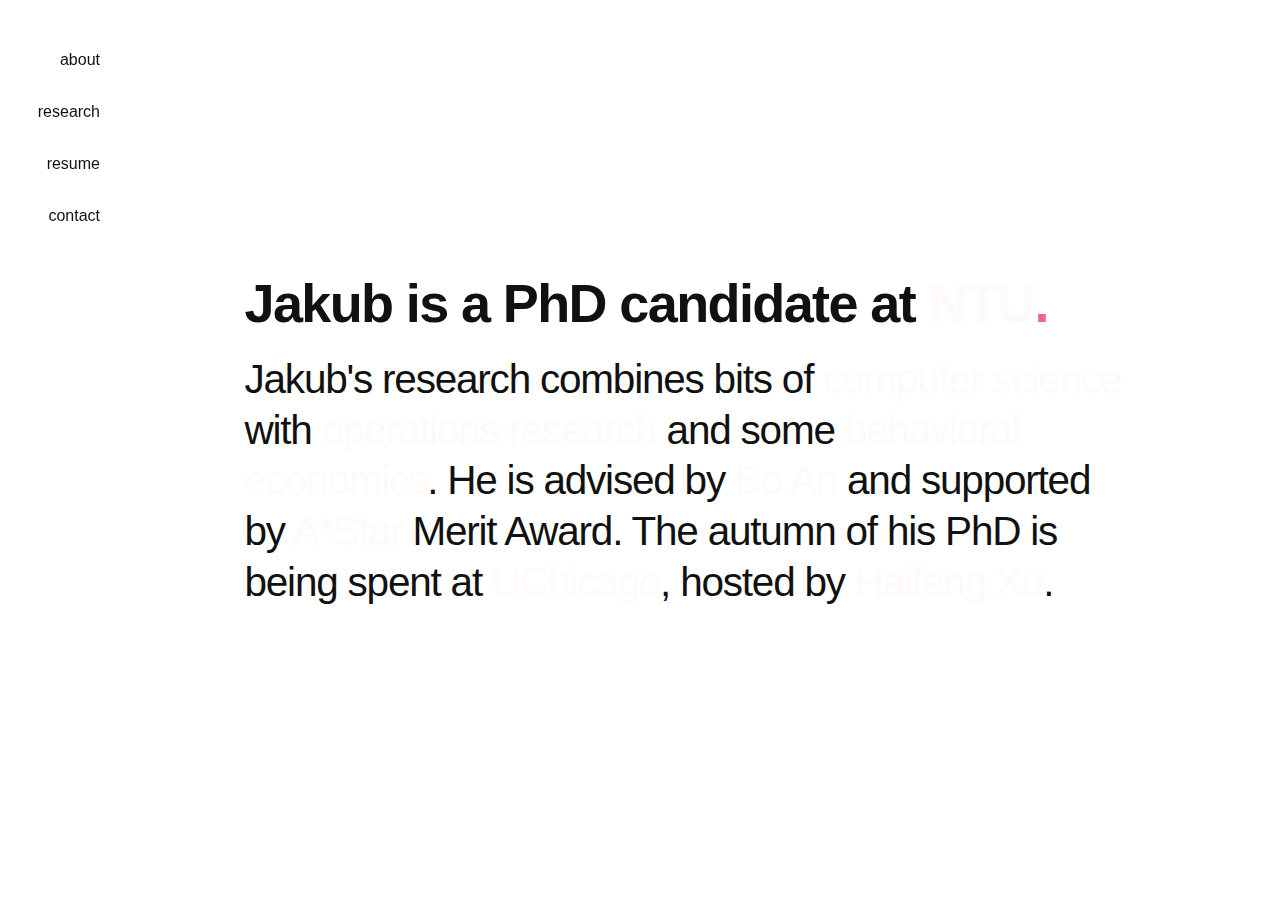
==== index.html @ 53f15424 "renamed biblio to research, added paper with haifeng, changed favicon to brutalist" ====
<!DOCTYPE html>
<html lang="en-us">

<head>
	<meta name="generator" content="Hugo 0.88.1" />
  <title>Jakub Černý</title>

  <meta charset="UTF-8">
  <meta name="language" content="en">
  <meta name="description" content="A behavioral game theorist.">
  <meta name="keywords" content="">
  <meta name="viewport" content="width=device-width, initial-scale=1.0">
  <meta http-equiv="content-type" content="text/html; charset=utf-8">
  <meta http-equiv="X-UA-Compatible" content="IE=edge">

  
  

  <link rel="shortcut icon" type="image/png" href="/favicon.ico" />


  
  
    
 
  
  
  
  
  
  
    
    <link type="text/css" rel="stylesheet" href="/css/about.min.cafbb4cb02a90ba5ec490ec214348fe2db8f0ada0f38eeb0fb9199055d14df2d.css" integrity="sha256-yvu0ywKpC6XsSQ7CFDSP4tuPCtoPOO6w&#43;5GZBV0U3y0="/>
  
    
    <link type="text/css" rel="stylesheet" href="/css/custom.min.2a010dcb485b461c9fb4a8e17cb3cd28fb36b502d66b495a983262de72e8317e.css" integrity="sha256-KgENy0hbRhyftKjhfLPNKPs2tQLWa0lamDJi3nLoMX4="/>
  
  
   
  <link rel="alternate" type="application/rss+xml+xml" href="https://j-cerny.github.io/index.xml" title="Jakub Černý" /> 
   
   
    

<script type="application/ld+json">
  
    { 
      "@context": "http://schema.org", 
      "@type": "WebSite", 
      "url": "https:\/\/j-cerny.github.io\/",
      "name": "",
      "author": {
        "@type": "Person",
        "name": ""
      },
      "description": "A behavioral game theorist."
    }
  
  </script>
</head>

<body>
  <div class="burger__container">
  <div class="burger" aria-controls="navigation" aria-label="Menu">
    <div class="burger__meat burger__meat--1"></div>
    <div class="burger__meat burger__meat--2"></div>
    <div class="burger__meat burger__meat--3"></div>
  </div>
</div>
 

  <nav class="nav" id="navigation">
  <ul class="nav__list">
    
    
      <li>
        <a  class="active"
         href="/">about</a>
      </li>
    
      <li>
        <a  class="active"
         href="/biblio">research</a>
      </li>
    
      <li>
        <a  class="active"
         href="/cernyjakub_resume.pdf">resume</a>
      </li>
    
      <li>
        <a  class="active"
         href="/contact">contact</a>
      </li>
    
  </ul>
</nav>


  <main>
    

<div class="splash-container">
  <div class="splash">
    
    <h1>
      Jakub is a PhD candidate at <a target="_blank" href="https://ntu.edu.sg/">NTU</a><span class="fancy">.</span></h1>
    
    <h2>
      Jakub's research combines bits of <a target="_blank" href="https://en.wikipedia.org/wiki/Multi-agent_system">computer science</a> with <a target="_blank" href="https://en.wikipedia.org/wiki/Game_theory">operations research</a> and some <a target="_blank" href="https://en.wikipedia.org/wiki/Bounded_rationality">behavioral economics</a>. He is advised by <a target="_blank" href="https://personal.ntu.edu.sg/boan/index.html">Bo An</a> and supported by <a target="_blank" href="https://www.a-star.edu.sg/"> A&#42Star</a> Merit Award. The autumn of his PhD is being spent at <a target="_blank" href="https://uchicago.edu/">UChicago</a>, hosted by <a target="_blank" href="https://www.haifeng-xu.com/">Haifeng Xu</a>.
      
      
    </h2>
    

    


<div class="social-icons">
  
     
    
  
     
    
  
     
    
  
     
    
  
     
    
  
     
    
  
     
    
  
     
    
  
     
    
     
</div>

  </div>
</div>


  </main>

   

  
  <script src="/js/index.min.575dda8d49ee02639942c63564273e6da972ab531dda26a08800bdcb477cbd7f.js" integrity="sha256-V13ajUnuAmOZQsY1ZCc&#43;balyq1Md2iagiAC9y0d8vX8=" crossorigin="anonymous"></script>
   
</body>

</html>
---- css/about.min.cafbb4cb02a90ba5ec490ec214348fe2db8f0ada0f38eeb0fb9199055d14df2d.css ----
@charset "UTF-8";button,button[type=button],button[type=reset],button[type=submit]{-webkit-appearance:button}input,input[type=text],input[type=email]{-webkit-appearance:none;-moz-appearance:none;appearance:none}html,body{background-color:#fff;color:#111;height:100%}html{box-sizing:border-box}*,*:before,*:after{padding:0;margin:0;box-sizing:inherit}html{font-family:-apple-system,BlinkMacSystemFont,segoe ui,Roboto,Oxygen-Sans,Ubuntu,Cantarell,helvetica neue,sans-serif;-webkit-font-smoothing:antialiased;font-size:95%}@media screen and (min-width:800px){html{font-size:100%}}@media screen and (min-width:1400px){html{font-size:115%}}h1,h2,h3,h4,h5,h6{margin-top:1.5rem;margin-bottom:0;line-height:1.5rem}h1{font-size:2.121rem;line-height:2.25rem;margin-top:2.25rem}h2{font-size:1.414rem}h3{font-size:1.17833333rem}h4{font-size:.98194444rem}h5{font-size:.81828704rem}p{margin-top:1.5rem;margin-bottom:0;line-height:1.5rem}ul,ol{padding-left:1.5rem;margin-top:1.5rem;margin-bottom:1.5rem}ul li,ol li{line-height:1.5rem}ul ul,ul ol,ol ul,ol ol{margin-top:0;margin-bottom:0}blockquote{margin-top:1.5rem;margin-bottom:1.5rem;line-height:1.5rem;color:#111}blockquote::before{position:absolute;content:"\201C";font-size:6em;font-family:roboto,serif;margin-top:.1em;margin-left:-.2em;z-index:-1;color:#ededed}blockquote cite{font-style:italic;font-size:.95em;color:#717171}blockquote cite::before{content:"— "}pre{line-height:1.45;margin-top:1.5rem;padding:16px;word-wrap:normal;overflow:auto;background-color:#f6f8fa;border-radius:3px}code{font-size:85%;font-family:sfmono-regular,Consolas,Menlo,monospace;padding:.2em .4em;margin:0;background-color:rgba(27,31,35,5%);border-radius:3px}pre>code{word-break:normal;white-space:pre}pre code{display:inline;padding:0;margin:0;overflow:visible;line-height:inherit;word-wrap:normal;background-color:transparent;border:0}.lead{font-size:1.414rem}abbr[title]{text-decoration:underline double}.burger__container{height:4rem;display:flex;align-items:center;padding:0 1.5rem;position:fixed;width:100%;background:#fff;z-index:2}@media screen and (min-width:800px){.burger__container{display:none}}.burger{position:relative;width:28px;height:28px;cursor:pointer}.burger__meat{position:absolute;width:28px;height:2px;background:#111;top:calc(50% - 2px/2);left:calc(50% - 28px/2);transition:all 150ms ease-in}.burger__meat--1{transform:translateY(-10px)}.burger__meat--2{width:calc(28px - 6px)}.burger__meat--3{transform:translateY(10px)}.nav--active .burger__meat--1{transform:rotate(45deg)}.nav--active .burger__meat--2{opacity:0}.nav--active .burger__meat--3{transform:rotate(-45deg)}.nav{font-size:16px;position:fixed;display:flex;justify-content:center;align-items:center;background:#fff;visibility:hidden;z-index:1}@media screen and (min-width:800px){.nav{display:block;visibility:visible;padding-top:3em;width:100px}}.nav--active .nav{visibility:visible;height:100%;width:100%}@media screen and (min-width:800px){.nav--active .nav{width:100px}}.nav__list{text-align:right;list-style:none;margin:0;padding:0;width:50%}@media screen and (min-width:800px){.nav__list{width:auto}}@media screen and (max-width:799px){.nav__list{transform:translateY(-25px);opacity:0}.nav--active .nav__list{transform:translateY(0);opacity:1;transition:all 500ms ease}}.nav__list li{margin-bottom:3em;line-height:1.5em}.nav__list li:last-of-type{margin-bottom:0}@media screen and (min-width:800px){.nav__list li{margin-bottom:1.75em}}.nav__list a{color:#9b9b9b;text-decoration:none;font-size:2em}.nav__list a.active{color:#111}.nav__list a:hover{color:#65214b}@media screen and (min-width:800px){.nav__list a{font-size:1em}}.social-icons{display:flex;justify-content:center}.social-icons__link{padding:.8rem}.social-icons__link:not(:last-child){margin-right:1em}.social-icons__link .social-icons__icon{width:1.4rem;height:1.4rem;background-size:contain;background-repeat:no-repeat}body.nav--active{overflow:hidden}main{padding:3rem 1.5rem 1rem}@media screen and (min-width:800px){main{padding-left:calc(1.5rem + 100px)}}@media screen and (max-width:799px){main{padding-top:calc(3rem + 4rem)}}.splash-container{height:100%;display:flex;justify-content:center;align-items:center;font-size:14px}@media screen and (min-width:800px){.splash-container{font-size:18px}}.splash h1{font-size:3em;line-height:1;letter-spacing:-.03em;margin:0}.splash h2{font-size:2.25em;font-weight:500;line-height:1.25;max-width:22em;letter-spacing:-.03em}.fancy{color:#9013fe}.handle{display:inline-block;margin-top:.275em;color:#9b9b9b;letter-spacing:.5px}.writing{text-decoration:none;color:#9013fe}main{padding-top:0;padding-bottom:0;height:100%}.social-icons{justify-content:flex-start;padding-top:1rem;margin-left:-.8rem}
---- css/custom.min.2a010dcb485b461c9fb4a8e17cb3cd28fb36b502d66b495a983262de72e8317e.css ----
.fancy{color:#f06292}.nav{background:inherit}html{background-color:inherit}body{height:auto;min-height:100%;overflow:auto;animation:name 20s infinite}.splash{margin:0;position:absolute;top:50%;-ms-transform:translateY(-50%);transform:translateY(-50%)}a{color:snow;text-decoration:none}a:hover{opacity:.7;color:#65214b}@keyframes name{0%{background-color:#8ba18c}25%{background-color:#a3b9a7}50%{background-color:#b6ccbb}75%{background-color:#a3b9a7}100%{background-color:#8ba18c}}
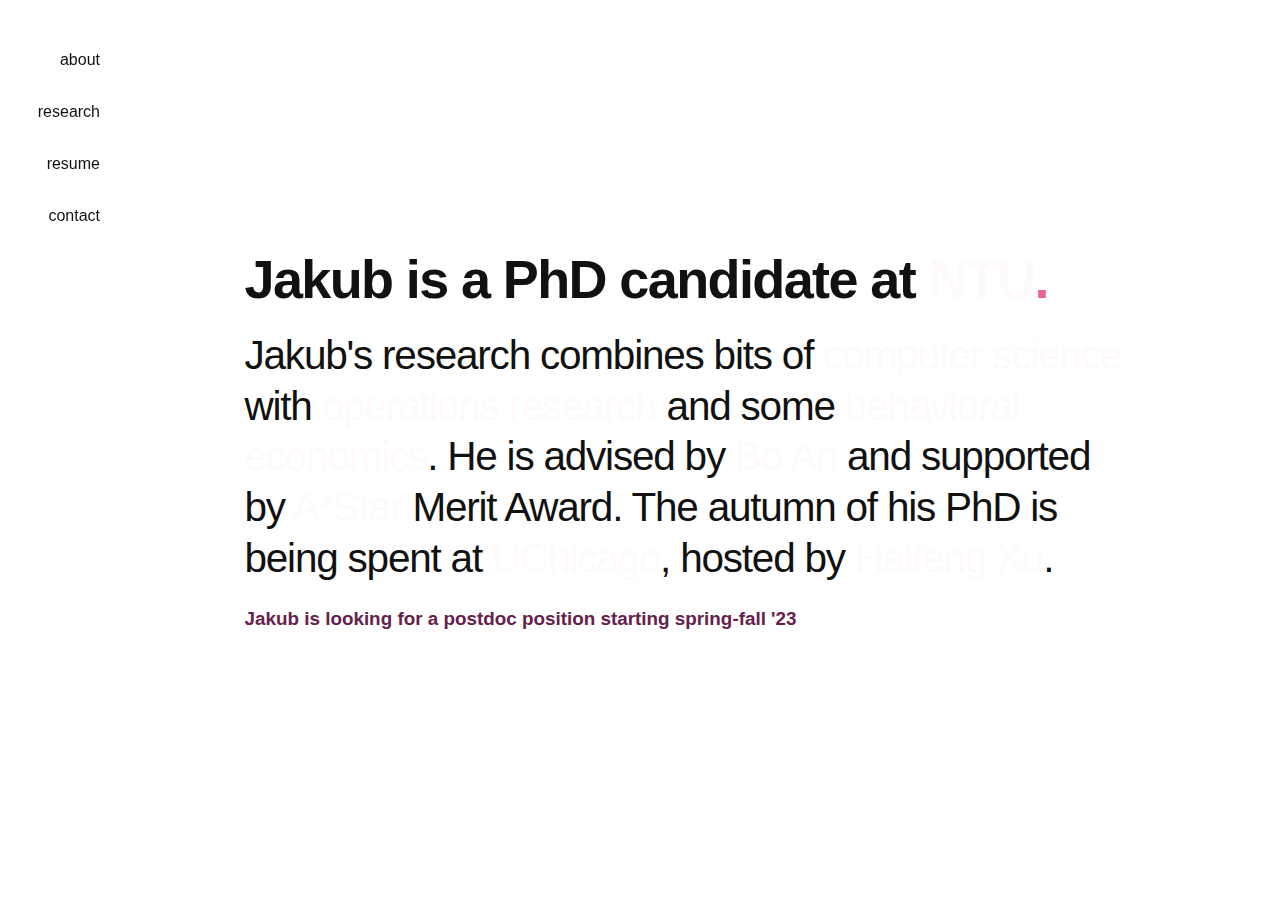
==== commit 111fafca: "postdoc notice" ====
--- a/index.html
+++ b/index.html
@@ -33,7 +33,7 @@
     <link type="text/css" rel="stylesheet" href="/css/about.min.cafbb4cb02a90ba5ec490ec214348fe2db8f0ada0f38eeb0fb9199055d14df2d.css" integrity="sha256-yvu0ywKpC6XsSQ7CFDSP4tuPCtoPOO6w&#43;5GZBV0U3y0="/>
   
     
-    <link type="text/css" rel="stylesheet" href="/css/custom.min.2a010dcb485b461c9fb4a8e17cb3cd28fb36b502d66b495a983262de72e8317e.css" integrity="sha256-KgENy0hbRhyftKjhfLPNKPs2tQLWa0lamDJi3nLoMX4="/>
+    <link type="text/css" rel="stylesheet" href="/css/custom.min.6403dd2e8ac553c62c670127f6773992b188a73187e1c4c11a288499ac59c246.css" integrity="sha256-ZAPdLorFU8YsZwEn9nc5krGIpzGH4cTBGiiEmaxZwkY="/>
   
   
    
@@ -113,6 +113,9 @@
     </h2>
     
 
+    <h3>
+    <a target="_blank" href="mailto:jakub@cernyjakub.com" style="color: #65214b">Jakub is looking for a postdoc position starting spring-fall '23</a>
+    </h3>
     
 
 
--- a/css/custom.min.6403dd2e8ac553c62c670127f6773992b188a73187e1c4c11a288499ac59c246.css
+++ b/css/custom.min.6403dd2e8ac553c62c670127f6773992b188a73187e1c4c11a288499ac59c246.css
@@ -0,0 +1 @@
+.fancy{color:#f06292}.nav{background:inherit}html{background-color:inherit}body{height:auto;min-height:100%;animation:name 20s infinite}.splash{margin:0;position:absolute;top:50%;-ms-transform:translateY(-50%);transform:translateY(-50%)}a{color:snow;text-decoration:none}a:hover{opacity:.7;color:#65214b}@keyframes name{0%{background-color:#8ba18c}25%{background-color:#a3b9a7}50%{background-color:#b6ccbb}75%{background-color:#a3b9a7}100%{background-color:#8ba18c}}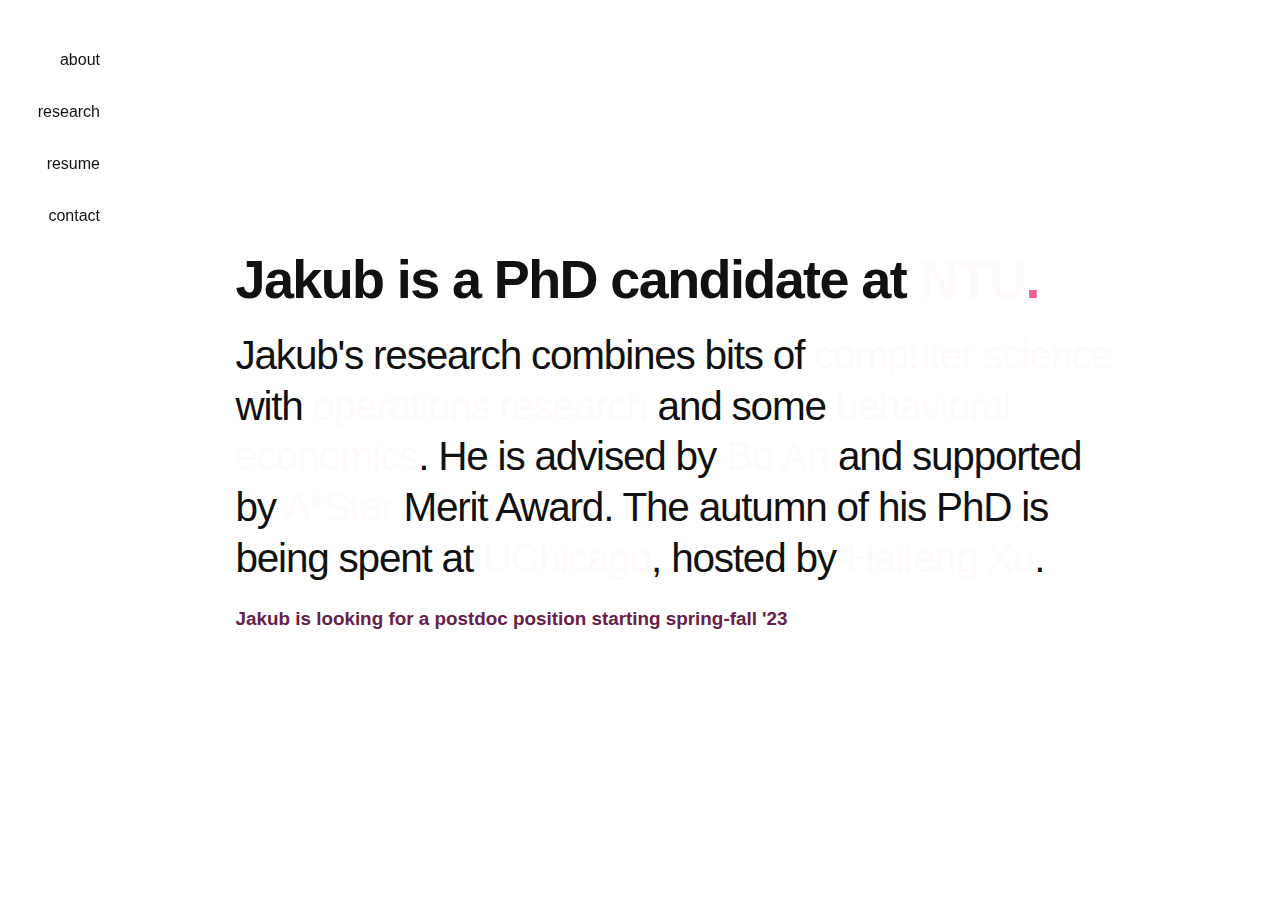
==== commit dfe8e2e4: "somewhat corrected layout" ====
--- a/index.html
+++ b/index.html
@@ -30,10 +30,10 @@
   
   
     
-    <link type="text/css" rel="stylesheet" href="/css/about.min.cafbb4cb02a90ba5ec490ec214348fe2db8f0ada0f38eeb0fb9199055d14df2d.css" integrity="sha256-yvu0ywKpC6XsSQ7CFDSP4tuPCtoPOO6w&#43;5GZBV0U3y0="/>
+    <link type="text/css" rel="stylesheet" href="/css/about.min.96dd387db8d49085b3c2340bcef4089658de81a5754f9d0aaa80632c3110f54c.css" integrity="sha256-lt04fbjUkIWzwjQLzvQIlljegaV1T50KqoBjLDEQ9Uw="/>
   
     
-    <link type="text/css" rel="stylesheet" href="/css/custom.min.6403dd2e8ac553c62c670127f6773992b188a73187e1c4c11a288499ac59c246.css" integrity="sha256-ZAPdLorFU8YsZwEn9nc5krGIpzGH4cTBGiiEmaxZwkY="/>
+    <link type="text/css" rel="stylesheet" href="/css/custom.min.abd3bc80b617829263c8d4ba1ecd6a828b0de16e8cd8aa8b4be094039b31de22.css" integrity="sha256-q9O8gLYXgpJjyNS6Hs1qgosN4W6M2KqLS&#43;CUA5sx3iI="/>
   
   
    
--- a/css/about.min.96dd387db8d49085b3c2340bcef4089658de81a5754f9d0aaa80632c3110f54c.css
+++ b/css/about.min.96dd387db8d49085b3c2340bcef4089658de81a5754f9d0aaa80632c3110f54c.css
@@ -0,0 +1 @@
+@charset "UTF-8";button,button[type=button],button[type=reset],button[type=submit]{-webkit-appearance:button}input,input[type=text],input[type=email]{-webkit-appearance:none;-moz-appearance:none;appearance:none}html,body{background-color:#fff;color:#111;height:100%}html{box-sizing:border-box}*,*:before,*:after{padding:0;margin:0;box-sizing:inherit}html{font-family:-apple-system,BlinkMacSystemFont,segoe ui,Roboto,Oxygen-Sans,Ubuntu,Cantarell,helvetica neue,sans-serif;-webkit-font-smoothing:antialiased;font-size:95%}@media screen and (min-width:800px){html{font-size:100%}}@media screen and (min-width:1400px){html{font-size:115%}}h1,h2,h3,h4,h5,h6{margin-top:1.5rem;margin-bottom:0;line-height:1.5rem}h1{font-size:2.121rem;line-height:2.25rem;margin-top:2.25rem}h2{font-size:1.414rem}h3{font-size:1.17833333rem}h4{font-size:.98194444rem}h5{font-size:.81828704rem}p{margin-top:1.5rem;margin-bottom:0;line-height:1.5rem}ul,ol{padding-left:1.5rem;margin-top:1.5rem;margin-bottom:1.5rem}ul li,ol li{line-height:1.5rem}ul ul,ul ol,ol ul,ol ol{margin-top:0;margin-bottom:0}blockquote{margin-top:1.5rem;margin-bottom:1.5rem;line-height:1.5rem;color:#111}blockquote::before{position:absolute;content:"\201C";font-size:6em;font-family:roboto,serif;margin-top:.1em;margin-left:-.2em;z-index:-1;color:#ededed}blockquote cite{font-style:italic;font-size:.95em;color:#717171}blockquote cite::before{content:"— "}pre{line-height:1.45;margin-top:1.5rem;padding:16px;word-wrap:normal;overflow:auto;background-color:#f6f8fa;border-radius:3px}code{font-size:85%;font-family:sfmono-regular,Consolas,Menlo,monospace;padding:.2em .4em;margin:0;background-color:rgba(27,31,35,5%);border-radius:3px}pre>code{word-break:normal;white-space:pre}pre code{display:inline;padding:0;margin:0;overflow:visible;line-height:inherit;word-wrap:normal;background-color:transparent;border:0}.lead{font-size:1.414rem}abbr[title]{text-decoration:underline double}.burger__container{height:4rem;display:flex;align-items:center;padding:0 1.5rem;position:fixed;width:100%;background:#fff;z-index:2}@media screen and (min-width:800px){.burger__container{display:none}}.burger{position:relative;width:28px;height:28px;cursor:pointer}.burger__meat{position:absolute;width:28px;height:2px;background:#111;top:calc(50% - 2px/2);left:calc(50% - 28px/2);transition:all 150ms ease-in}.burger__meat--1{transform:translateY(-10px)}.burger__meat--2{width:calc(28px - 6px)}.burger__meat--3{transform:translateY(10px)}.nav--active .burger__meat--1{transform:rotate(45deg)}.nav--active .burger__meat--2{opacity:0}.nav--active .burger__meat--3{transform:rotate(-45deg)}.nav{font-size:16px;position:fixed;display:flex;justify-content:center;align-items:center;background:#fff;visibility:hidden;z-index:1}@media screen and (min-width:800px){.nav{display:block;visibility:visible;padding-top:3em;width:100px}}.nav--active .nav{visibility:visible;height:100%;width:100%}@media screen and (min-width:800px){.nav--active .nav{width:100px}}.nav__list{text-align:right;list-style:none;margin:0;padding:0;width:50%}@media screen and (min-width:800px){.nav__list{width:auto}}@media screen and (max-width:799px){.nav__list{transform:translateY(-25px);opacity:0}.nav--active .nav__list{transform:translateY(0);opacity:1;transition:all 500ms ease}}.nav__list li{margin-bottom:3em;line-height:1.5em}.nav__list li:last-of-type{margin-bottom:0}@media screen and (min-width:800px){.nav__list li{margin-bottom:1.75em}}.nav__list a{color:#9b9b9b;text-decoration:none;font-size:2em}.nav__list a.active{color:#111}.nav__list a:hover{color:#65214b}@media screen and (min-width:800px){.nav__list a{font-size:1em}}.social-icons{display:flex;justify-content:center}.social-icons__link{padding:.8rem}.social-icons__link:not(:last-child){margin-right:1em}.social-icons__link .social-icons__icon{width:1.4rem;height:1.4rem;background-size:contain;background-repeat:no-repeat}body.nav--active{overflow:hidden}main{padding:3rem 1.5rem 1rem}@media screen and (min-width:800px){main{padding-left:calc(1.5rem + 100px)}}@media screen and (max-width:799px){main{padding-top:calc(3rem + 4rem)}}.splash-container{height:100%;justify-content:center;align-items:center;font-size:14px;box-sizing:border-box}@media screen and (min-width:800px){.splash-container{font-size:18px;display:flex}}.splash h1{font-size:3em;line-height:1;letter-spacing:-.03em;margin:0}.splash h2{font-size:2.25em;font-weight:500;line-height:1.25;max-width:22em;letter-spacing:-.03em}.fancy{color:#9013fe}.handle{display:inline-block;margin-top:.275em;color:#9b9b9b;letter-spacing:.5px}.writing{text-decoration:none;color:#9013fe}main{padding-top:0;padding-bottom:0;height:100%}.social-icons{justify-content:flex-start;padding-top:1rem;margin-left:-.8rem}--- a/css/custom.min.abd3bc80b617829263c8d4ba1ecd6a828b0de16e8cd8aa8b4be094039b31de22.css
+++ b/css/custom.min.abd3bc80b617829263c8d4ba1ecd6a828b0de16e8cd8aa8b4be094039b31de22.css
@@ -0,0 +1 @@
+.fancy{color:#f06292}.nav{background:inherit}html{background-color:inherit}body{height:auto;min-height:100%;animation:name 20s infinite}.splash{margin:0;margin-right:1em;position:absolute;top:80px}@media screen and (min-height:450px){.splash{top:50%;-ms-transform:translateY(-50%);transform:translateY(-50%)}}a{color:snow;text-decoration:none}a:hover{opacity:.7;color:#65214b}@keyframes name{0%{background-color:#8ba18c}25%{background-color:#a3b9a7}50%{background-color:#b6ccbb}75%{background-color:#a3b9a7}100%{background-color:#8ba18c}}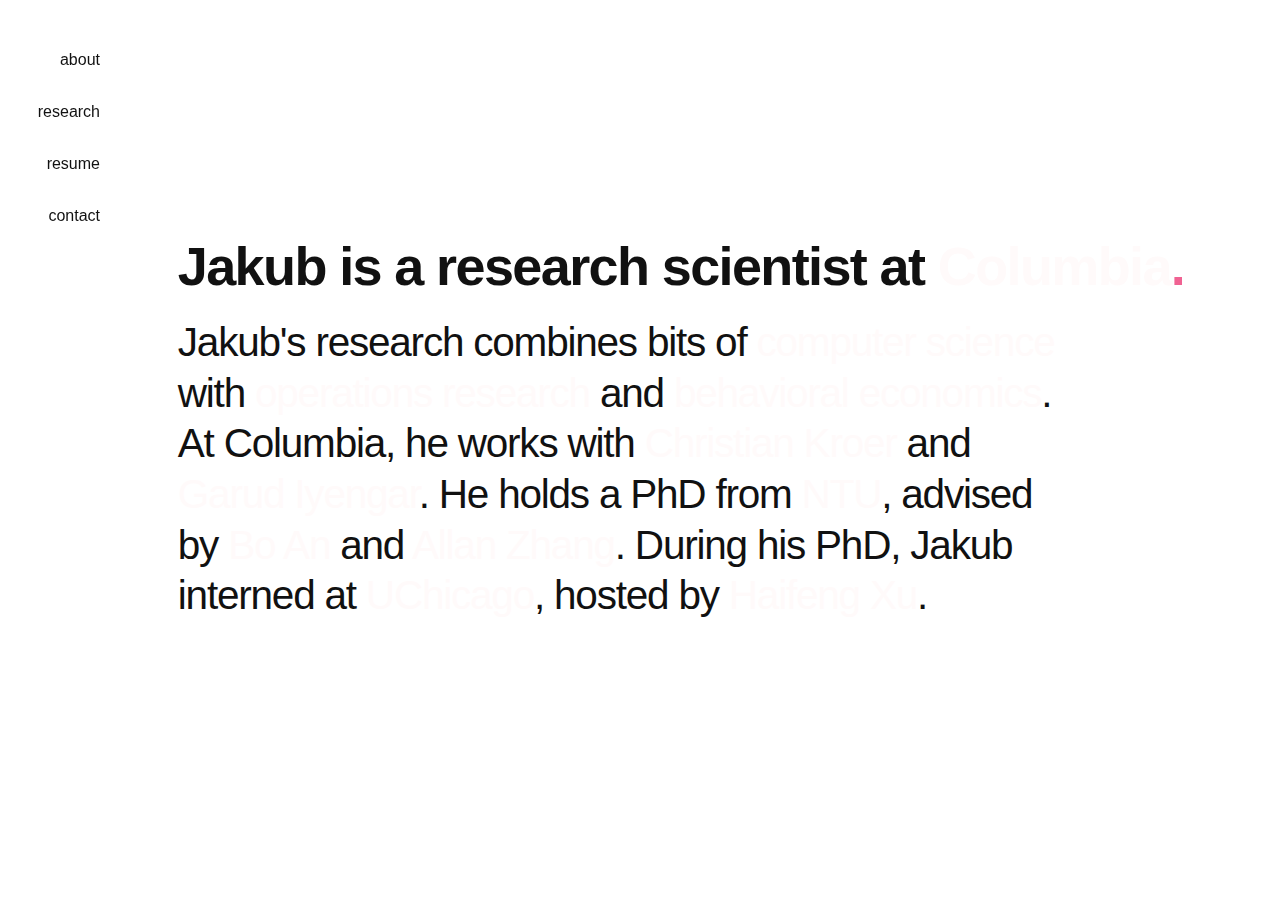
==== commit dd8b255a: "changed affiliation to columbia" ====
--- a/index.html
+++ b/index.html
@@ -33,7 +33,7 @@
     <link type="text/css" rel="stylesheet" href="/css/about.min.96dd387db8d49085b3c2340bcef4089658de81a5754f9d0aaa80632c3110f54c.css" integrity="sha256-lt04fbjUkIWzwjQLzvQIlljegaV1T50KqoBjLDEQ9Uw="/>
   
     
-    <link type="text/css" rel="stylesheet" href="/css/custom.min.abd3bc80b617829263c8d4ba1ecd6a828b0de16e8cd8aa8b4be094039b31de22.css" integrity="sha256-q9O8gLYXgpJjyNS6Hs1qgosN4W6M2KqLS&#43;CUA5sx3iI="/>
+    <link type="text/css" rel="stylesheet" href="/css/custom.min.1a76f10a1dd21ff9c9a2f0702d9d54ea7ae90e9f93c1ad2fab7a4a0ac6d86e9f.css" integrity="sha256-GnbxCh3SH/nJovBwLZ1U6nrpDp&#43;Twa0vq3pKCsbYbp8="/>
   
   
    
@@ -104,17 +104,19 @@
   <div class="splash">
     
     <h1>
-      Jakub is a PhD candidate at <a target="_blank" href="https://ntu.edu.sg/">NTU</a><span class="fancy">.</span></h1>
+      Jakub is a research scientist at <a target="_blank" href="https://columbia.edu/">Columbia</a><span class="fancy">.</span></h1>
     
     <h2>
-      Jakub's research combines bits of <a target="_blank" href="https://en.wikipedia.org/wiki/Multi-agent_system">computer science</a> with <a target="_blank" href="https://en.wikipedia.org/wiki/Game_theory">operations research</a> and some <a target="_blank" href="https://en.wikipedia.org/wiki/Bounded_rationality">behavioral economics</a>. He is advised by <a target="_blank" href="https://personal.ntu.edu.sg/boan/index.html">Bo An</a> and supported by <a target="_blank" href="https://www.a-star.edu.sg/"> A&#42Star</a> Merit Award. The autumn of his PhD is being spent at <a target="_blank" href="https://uchicago.edu/">UChicago</a>, hosted by <a target="_blank" href="https://www.haifeng-xu.com/">Haifeng Xu</a>.
+      Jakub's research combines bits of <a target="_blank" href="https://en.wikipedia.org/wiki/Multi-agent_system">computer science</a> with <a target="_blank" href="https://en.wikipedia.org/wiki/Game_theory">operations research</a> and <a target="_blank" href="https://en.wikipedia.org/wiki/Bounded_rationality">behavioral economics</a>. At Columbia, he works with <a target="_blank" href="http://www.columbia.edu/~ck2945/">Christian Kroer</a> and <a target="_blank" href="http://www.columbia.edu/~gi10/">
+Garud Iyengar</a>. He holds a PhD from <a target="_blank" href="https://ntu.edu.sg/">NTU</a>, advised by <a target="_blank" href="https://personal.ntu.edu.sg/boan/index.html">Bo An</a> and <a target="_blank" href="https://ieeexplore.ieee.org/author/37576551700">Allan Zhang</a>. During his PhD, Jakub interned at <a target="_blank" href="https://uchicago.edu/">UChicago</a>, hosted by <a target="_blank" href="https://www.haifeng-xu.com/">Haifeng Xu</a>.
+      
       
       
     </h2>
     
 
     <h3>
-    <a target="_blank" href="mailto:jakub@cernyjakub.com" style="color: #65214b">Jakub is looking for a postdoc position starting spring-fall '23</a>
+    
     </h3>
     
 
--- a/css/custom.min.1a76f10a1dd21ff9c9a2f0702d9d54ea7ae90e9f93c1ad2fab7a4a0ac6d86e9f.css
+++ b/css/custom.min.1a76f10a1dd21ff9c9a2f0702d9d54ea7ae90e9f93c1ad2fab7a4a0ac6d86e9f.css
@@ -0,0 +1 @@
+.fancy{color:#f06292}.nav{background:inherit}html{background-color:inherit}body{height:auto;min-height:100%;animation:name 20s infinite}.splash{margin:0;margin-right:1em;position:absolute;top:80px}@media screen and (min-height:700px){.splash{top:50%;-ms-transform:translateY(-50%);transform:translateY(-50%)}}ffframe{width:170px;background:#fff;padding:10px;float:left}a{color:snow;text-decoration:none}a:hover{opacity:.7;color:#65214b}@keyframes name{0%{background-color:#8ba18c}25%{background-color:#a3b9a7}50%{background-color:#b6ccbb}75%{background-color:#a3b9a7}100%{background-color:#8ba18c}}